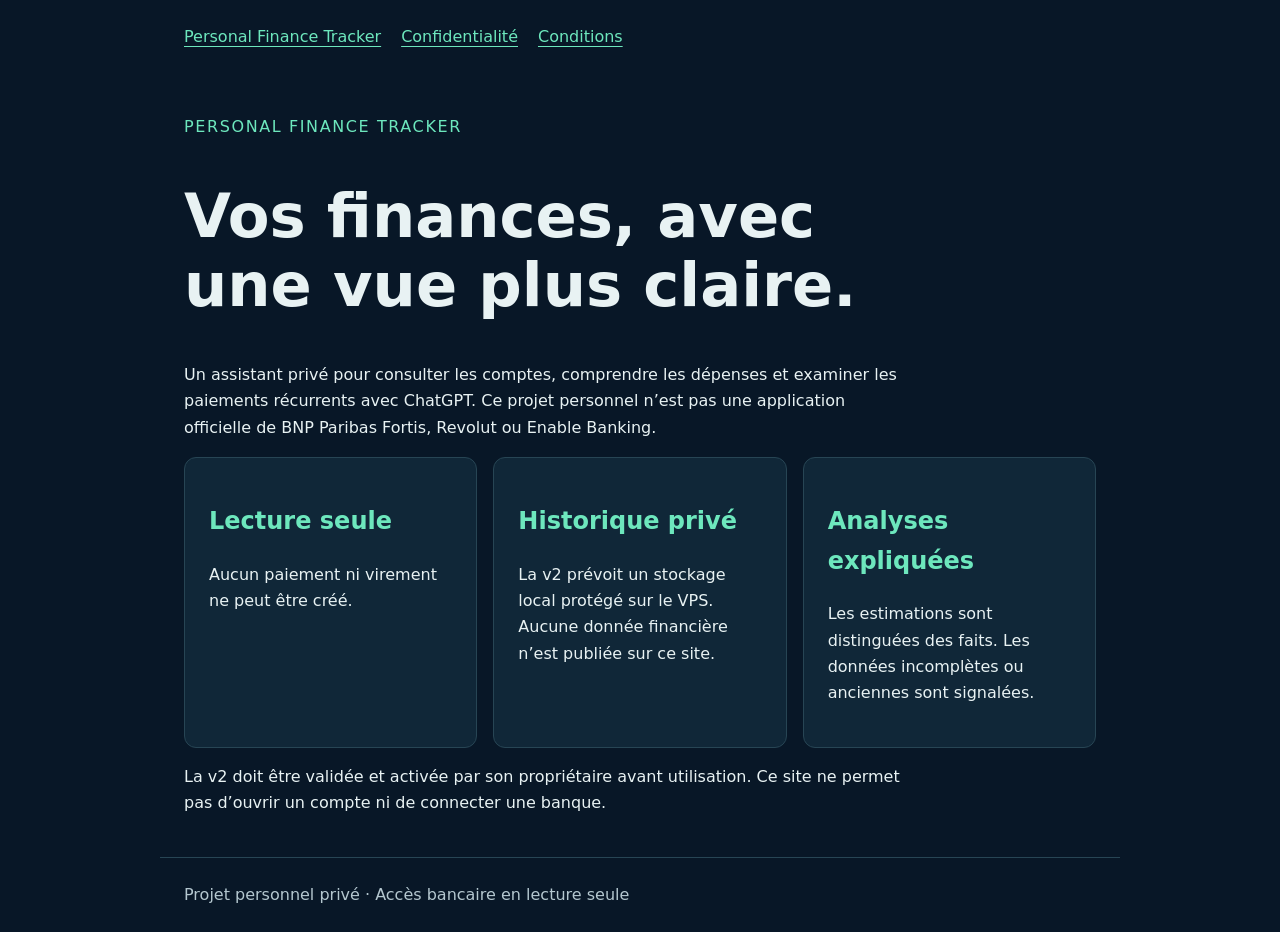
==== public/index.html @ 7a298c2d "Add Personal Finance Tracker v2 source, tests and documentation" ====
<!doctype html><html lang="fr"><head><meta charset="utf-8"><meta name="viewport" content="width=device-width,initial-scale=1"><meta name="referrer" content="no-referrer"><meta http-equiv="Content-Security-Policy" content="default-src 'none'; style-src 'self'; script-src 'self'; base-uri 'none'; form-action 'none'; connect-src 'none'; img-src 'self'"><link rel="stylesheet" href="style.css"><title>Vos finances, avec une vue plus claire.</title></head><body><header><nav aria-label="Navigation"><a href="index.html">Personal Finance Tracker</a><a href="privacy.html">Confidentialité</a><a href="terms.html">Conditions</a></nav></header><main><p class="tag">Personal Finance Tracker</p><h1>Vos finances, avec une vue plus claire.</h1><p>Un assistant privé pour consulter les comptes, comprendre les dépenses et examiner les paiements récurrents avec ChatGPT. Ce projet personnel n’est pas une application officielle de BNP Paribas Fortis, Revolut ou Enable Banking.</p><div class="cards"><article class="card"><h2>Lecture seule</h2><p>Aucun paiement ni virement ne peut être créé.</p></article><article class="card"><h2>Historique privé</h2><p>La v2 prévoit un stockage local protégé sur le VPS. Aucune donnée financière n’est publiée sur ce site.</p></article><article class="card"><h2>Analyses expliquées</h2><p>Les estimations sont distinguées des faits. Les données incomplètes ou anciennes sont signalées.</p></article></div><p>La v2 doit être validée et activée par son propriétaire avant utilisation. Ce site ne permet pas d’ouvrir un compte ni de connecter une banque.</p></main><footer>Projet personnel privé · Accès bancaire en lecture seule</footer></body></html>
---- public/style.css ----
:root{color-scheme:dark;font-family:system-ui,sans-serif;background:#081727;color:#e8f2f3;line-height:1.65}*{box-sizing:border-box}body{margin:0}header,main,footer{max-width:960px;margin:auto;padding:1.5rem}nav{display:flex;gap:1.25rem;flex-wrap:wrap}a{color:#6de7bd;text-underline-offset:.25rem}a:focus-visible,button:focus-visible,textarea:focus-visible{outline:3px solid #6de7bd;outline-offset:4px}h1{font-size:clamp(2rem,6vw,3.8rem);line-height:1.15;max-width:750px}h2{color:#6de7bd}p{max-width:72ch}.tag{color:#6de7bd;text-transform:uppercase;letter-spacing:.1em}.cards{display:grid;grid-template-columns:repeat(auto-fit,minmax(220px,1fr));gap:1rem}.card{background:#102738;border:1px solid #274554;padding:1.5rem;border-radius:12px}button{background:#6de7bd;color:#081727;border:0;border-radius:6px;padding:.8rem 1rem;font:inherit;cursor:pointer}textarea{width:100%;min-height:120px;background:#102738;color:#e8f2f3;border:1px solid #6de7bd;padding:1rem}footer{border-top:1px solid #274554;color:#b4c7cf}
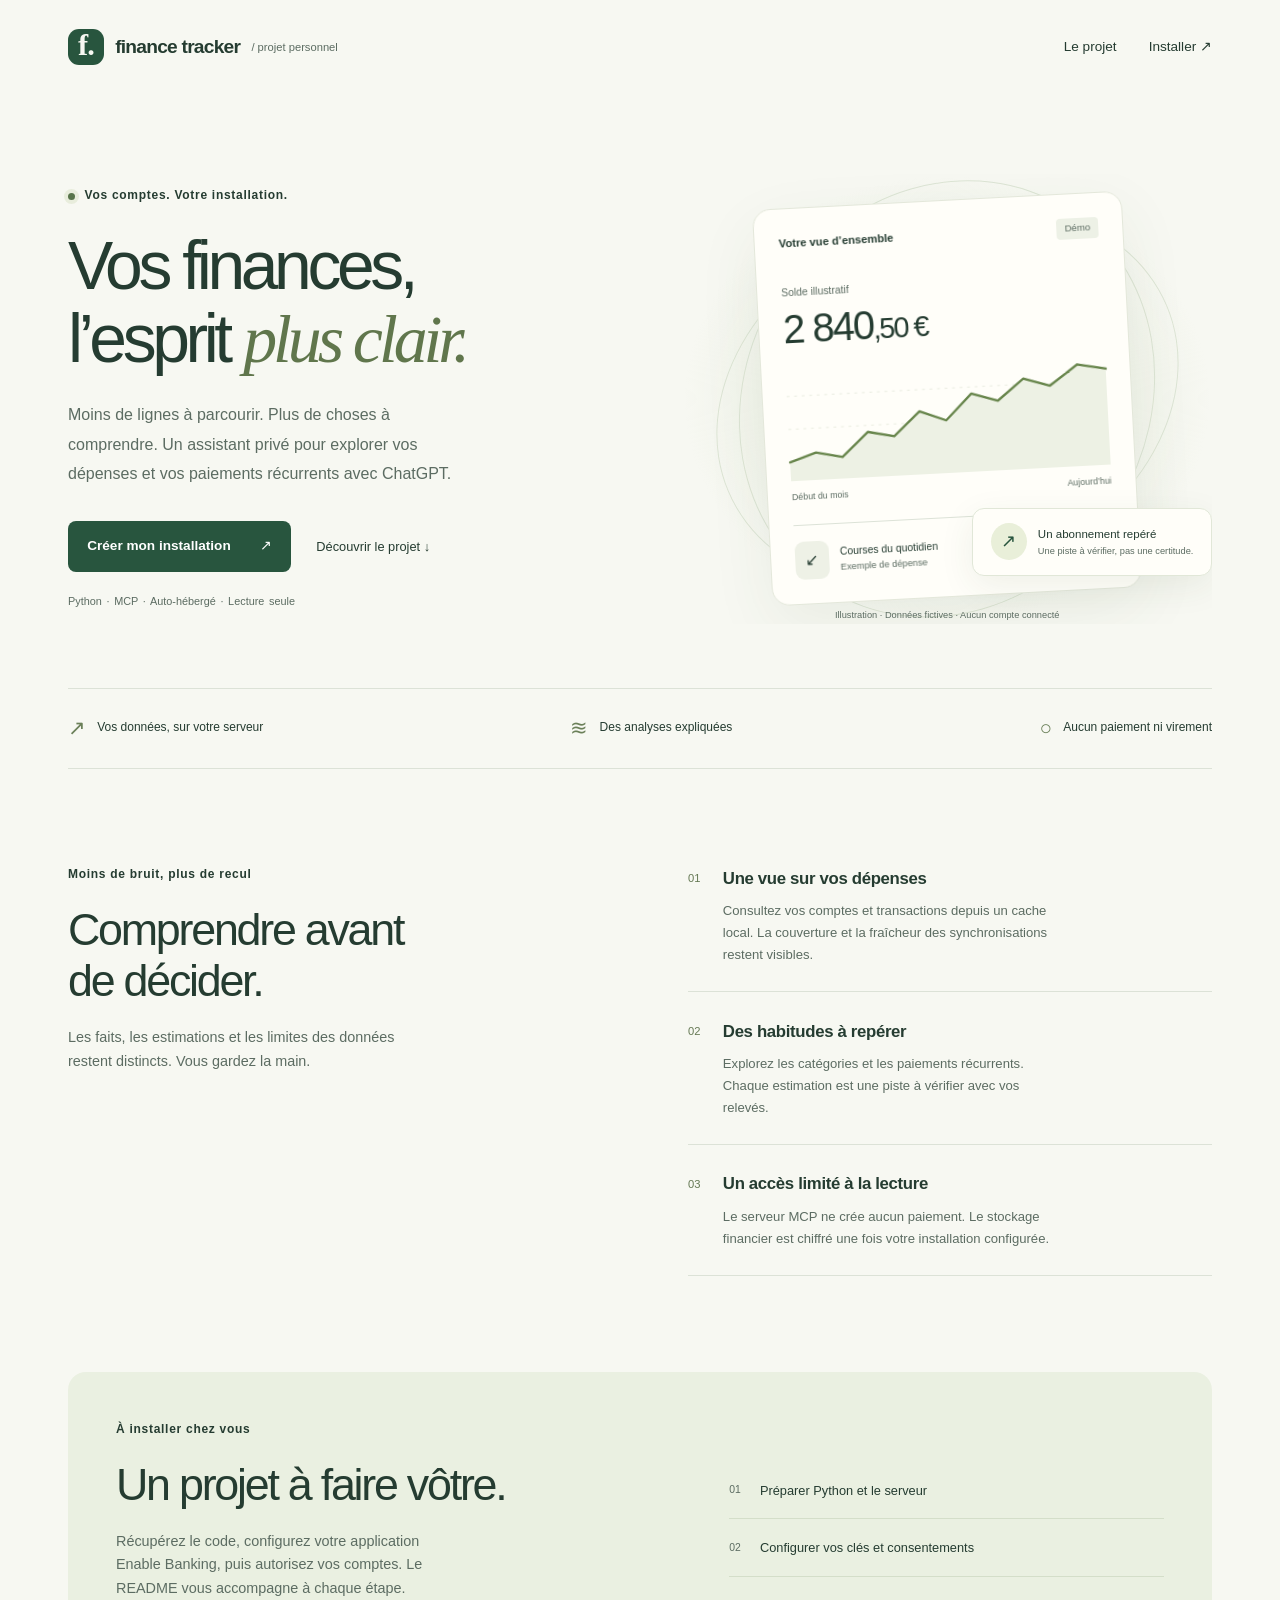
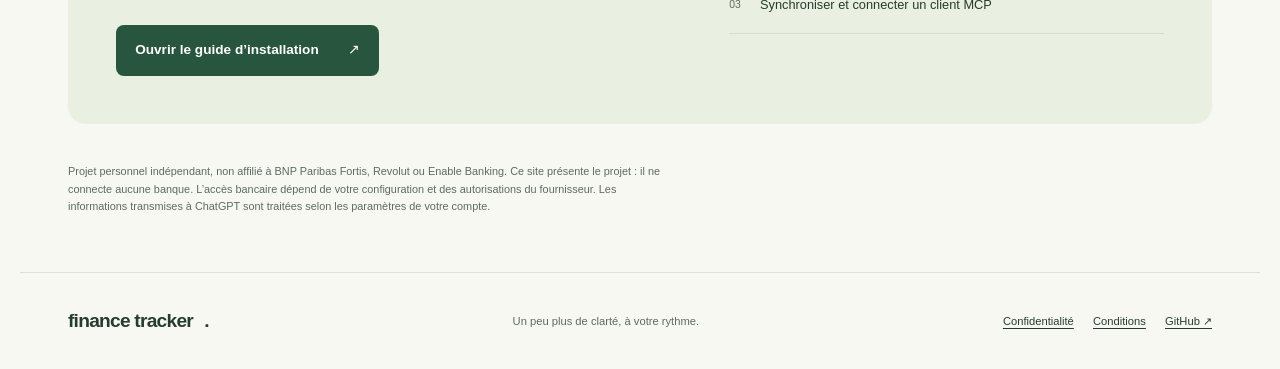
==== commit 214f9411: "Redesign public pages and document independent setup" ====
--- a/public/index.html
+++ b/public/index.html
@@ -1 +1,41 @@
-<!doctype html><html lang="fr"><head><meta charset="utf-8"><meta name="viewport" content="width=device-width,initial-scale=1"><meta name="referrer" content="no-referrer"><meta http-equiv="Content-Security-Policy" content="default-src 'none'; style-src 'self'; script-src 'self'; base-uri 'none'; form-action 'none'; connect-src 'none'; img-src 'self'"><link rel="stylesheet" href="style.css"><title>Vos finances, avec une vue plus claire.</title></head><body><header><nav aria-label="Navigation"><a href="index.html">Personal Finance Tracker</a><a href="privacy.html">Confidentialité</a><a href="terms.html">Conditions</a></nav></header><main><p class="tag">Personal Finance Tracker</p><h1>Vos finances, avec une vue plus claire.</h1><p>Un assistant privé pour consulter les comptes, comprendre les dépenses et examiner les paiements récurrents avec ChatGPT. Ce projet personnel n’est pas une application officielle de BNP Paribas Fortis, Revolut ou Enable Banking.</p><div class="cards"><article class="card"><h2>Lecture seule</h2><p>Aucun paiement ni virement ne peut être créé.</p></article><article class="card"><h2>Historique privé</h2><p>La v2 prévoit un stockage local protégé sur le VPS. Aucune donnée financière n’est publiée sur ce site.</p></article><article class="card"><h2>Analyses expliquées</h2><p>Les estimations sont distinguées des faits. Les données incomplètes ou anciennes sont signalées.</p></article></div><p>La v2 doit être validée et activée par son propriétaire avant utilisation. Ce site ne permet pas d’ouvrir un compte ni de connecter une banque.</p></main><footer>Projet personnel privé · Accès bancaire en lecture seule</footer></body></html>+<!doctype html>
+<html lang="fr">
+<head>
+  <meta charset="utf-8">
+  <meta name="viewport" content="width=device-width,initial-scale=1">
+  <meta name="referrer" content="no-referrer">
+  <meta http-equiv="Content-Security-Policy" content="default-src 'none'; style-src 'self'; script-src 'self'; base-uri 'none'; form-action 'none'; connect-src 'none'; img-src 'self'">
+  <meta name="description" content="Un assistant personnel en lecture seule pour comprendre ses dépenses. Projet Python MCP auto-hébergé, avec stockage local chiffré après configuration.">
+  <link rel="stylesheet" href="style.css">
+  <link rel="icon" href="favicon.svg" type="image/svg+xml">
+  <title>Finance Tracker — Vos finances, l’esprit plus clair</title>
+</head>
+<body><a class="skip" href="#main">Aller au contenu</a>
+<header><nav aria-label="Navigation principale">
+  <a class="brand" href="index.html"><span class="brand-mark" aria-hidden="true">f.</span>finance tracker<span class="project-label"> / projet personnel</span></a>
+  <div class="nav-links"><a href="index.html#fonctionnement">Le projet</a><a href="https://github.com/edouaz/finance-bot#installation">Installer <span aria-hidden="true">↗</span></a></div>
+</nav></header><main id="main">
+  <section class="hero" aria-labelledby="hero-title">
+    <div class="hero-copy"><p class="eyebrow"><span class="status-dot" aria-hidden="true"></span> Vos comptes. Votre installation.</p>
+      <h1 id="hero-title">Vos finances,<br>l’esprit <em>plus clair.</em></h1>
+      <p class="intro">Moins de lignes à parcourir. Plus de choses à comprendre. Un assistant privé pour explorer vos dépenses et vos paiements récurrents avec ChatGPT.</p>
+      <div class="actions"><a class="button" href="https://github.com/edouaz/finance-bot#installation">Créer mon installation <span aria-hidden="true">↗</span></a><a class="text-link" href="#fonctionnement">Découvrir le projet <span aria-hidden="true">↓</span></a></div>
+      <p class="hero-note">Python · MCP · Auto-hébergé · Lecture seule</p>
+    </div>
+    <figure class="visual" aria-label="Illustration d’une synthèse financière avec des données fictives">
+      <div class="visual-grid" aria-hidden="true"></div><span class="orbit orbit-one" aria-hidden="true"></span><span class="orbit orbit-two" aria-hidden="true"></span>
+      <div class="summary"><div class="summary-top"><span>Votre vue d’ensemble</span><span class="demo">Démo</span></div><p class="balance-label">Solde illustratif</p><p class="balance">2 840<span>,50 €</span></p>
+        <svg class="chart" viewBox="0 0 340 120" role="img" aria-label="Courbe décorative de solde fictif"><path class="chart-guide" d="M0 30H340 M0 65H340 M0 100H340"/><path class="chart-fill" d="M0 100L28 91L56 97L84 72L112 78L140 53L168 64L196 37L224 46L252 24L280 33L310 12L340 18V120H0Z"/><path class="chart-line" d="M0 100L28 91L56 97L84 72L112 78L140 53L168 64L196 37L224 46L252 24L280 33L310 12L340 18"/></svg>
+        <div class="chart-caption"><span>Début du mois</span><span>Aujourd’hui</span></div><div class="transaction"><span class="transaction-icon" aria-hidden="true">↙</span><span>Courses du quotidien<small>Exemple de dépense</small></span><strong>− 48,60 €</strong></div>
+      </div><div class="floating-note"><span class="note-icon" aria-hidden="true">↗</span><span>Un abonnement repéré<small>Une piste à vérifier, pas une certitude.</small></span></div>
+      <figcaption>Illustration · Données fictives · Aucun compte connecté</figcaption>
+    </figure>
+  </section>
+  <section class="principles" aria-label="Principes du projet"><p><span aria-hidden="true">↗</span> Vos données, sur votre serveur</p><p><span aria-hidden="true">≋</span> Des analyses expliquées</p><p><span aria-hidden="true">○</span> Aucun paiement ni virement</p></section>
+  <section id="fonctionnement" class="features" aria-labelledby="features-title"><div class="section-heading"><p class="eyebrow">Moins de bruit, plus de recul</p><h2 id="features-title">Comprendre avant<br>de décider.</h2><p>Les faits, les estimations et les limites des données restent distincts. Vous gardez la main.</p></div>
+    <div class="feature-list"><article><span class="number">01</span><div><h3>Une vue sur vos dépenses</h3><p>Consultez vos comptes et transactions depuis un cache local. La couverture et la fraîcheur des synchronisations restent visibles.</p></div></article><article><span class="number">02</span><div><h3>Des habitudes à repérer</h3><p>Explorez les catégories et les paiements récurrents. Chaque estimation est une piste à vérifier avec vos relevés.</p></div></article><article><span class="number">03</span><div><h3>Un accès limité à la lecture</h3><p>Le serveur MCP ne crée aucun paiement. Le stockage financier est chiffré une fois votre installation configurée.</p></div></article></div>
+  </section>
+  <section class="setup" aria-labelledby="setup-title"><div><p class="eyebrow">À installer chez vous</p><h2 id="setup-title">Un projet à faire vôtre.</h2><p>Récupérez le code, configurez votre application Enable Banking, puis autorisez vos comptes. Le README vous accompagne à chaque étape.</p><a class="button" href="https://github.com/edouaz/finance-bot#installation">Ouvrir le guide d’installation <span aria-hidden="true">↗</span></a></div><ol class="setup-steps"><li><span>01</span> Préparer Python et le serveur</li><li><span>02</span> Configurer vos clés et consentements</li><li><span>03</span> Synchroniser et connecter un client MCP</li></ol></section>
+  <aside class="disclaimer"><p>Projet personnel indépendant, non affilié à BNP Paribas Fortis, Revolut ou Enable Banking. Ce site présente le projet : il ne connecte aucune banque. L’accès bancaire dépend de votre configuration et des autorisations du fournisseur. Les informations transmises à ChatGPT sont traitées selon les paramètres de votre compte.</p></aside>
+</main><footer><a class="brand" href="index.html">finance tracker<span aria-hidden="true">.</span></a><p>Un peu plus de clarté, à votre rythme.</p><div><a href="privacy.html">Confidentialité</a><a href="terms.html">Conditions</a><a href="https://github.com/edouaz/finance-bot">GitHub ↗</a></div></footer></body>
+</html>
--- a/public/style.css
+++ b/public/style.css
@@ -1 +1,651 @@
-:root{color-scheme:dark;font-family:system-ui,sans-serif;background:#081727;color:#e8f2f3;line-height:1.65}*{box-sizing:border-box}body{margin:0}header,main,footer{max-width:960px;margin:auto;padding:1.5rem}nav{display:flex;gap:1.25rem;flex-wrap:wrap}a{color:#6de7bd;text-underline-offset:.25rem}a:focus-visible,button:focus-visible,textarea:focus-visible{outline:3px solid #6de7bd;outline-offset:4px}h1{font-size:clamp(2rem,6vw,3.8rem);line-height:1.15;max-width:750px}h2{color:#6de7bd}p{max-width:72ch}.tag{color:#6de7bd;text-transform:uppercase;letter-spacing:.1em}.cards{display:grid;grid-template-columns:repeat(auto-fit,minmax(220px,1fr));gap:1rem}.card{background:#102738;border:1px solid #274554;padding:1.5rem;border-radius:12px}button{background:#6de7bd;color:#081727;border:0;border-radius:6px;padding:.8rem 1rem;font:inherit;cursor:pointer}textarea{width:100%;min-height:120px;background:#102738;color:#e8f2f3;border:1px solid #6de7bd;padding:1rem}footer{border-top:1px solid #274554;color:#b4c7cf}
+:root {
+  color-scheme:light;
+  --paper:#f7f8f2;
+  --ink:#253c31;
+  --muted:#5c6c62;
+  --green:#28553e;
+  --line:#dce2d7;
+  font-family:"Avenir Next",Avenir,"Segoe UI",sans-serif;
+  background:var(--paper);
+  color:var(--ink);
+  line-height:1.65;
+  font-synthesis:none
+}
+* {
+  box-sizing:border-box
+}
+html {
+  scroll-behavior:smooth;
+  scroll-padding-top:2rem
+}
+body {
+  margin:0
+}
+a {
+  color:inherit;
+  text-decoration-thickness:1px;
+  text-underline-offset:.3em
+}
+a,button {
+  touch-action:manipulation
+}
+a:focus-visible,button:focus-visible,textarea:focus-visible {
+  outline:3px solid var(--green);
+  outline-offset:5px
+}
+header,main,footer {
+  max-width:1240px;
+  margin:auto;
+  padding-inline:3rem
+}
+header {
+  padding-block:1.8rem
+}
+nav,.brand,.nav-links,.actions {
+  display:flex;
+  align-items:center
+}
+nav {
+  justify-content:space-between;
+  gap:1.5rem
+}
+.brand {
+  gap:.7rem;
+  font-weight:650;
+  letter-spacing:-.04em;
+  text-decoration:none;
+  font-size:1.2rem
+}
+.brand-mark {
+  display:grid;
+  place-items:center;
+  background:var(--green);
+  color:var(--paper);
+  width:36px;
+  height:36px;
+  border-radius:11px;
+  font-family:Georgia,serif;
+  font-size:1.9rem;
+  line-height:1;
+  padding-bottom:.25rem
+}
+.project-label {
+  font-size:.7rem;
+  color:var(--muted);
+  letter-spacing:0;
+  font-weight:400
+}
+.nav-links {
+  gap:2rem;
+  font-size:.85rem
+}
+.nav-links a {
+  text-decoration:none
+}
+.nav-links a:hover,.text-link:hover {
+  color:var(--green);
+  text-decoration:underline
+}
+.skip {
+  position:absolute;
+  top:-100px;
+  left:1rem;
+  padding:.7rem;
+  background:var(--paper);
+  z-index:5
+}
+.skip:focus {
+  top:1rem
+}
+.hero {
+  display:grid;
+  grid-template-columns:1.1fr 1fr;
+  gap:2rem;
+  align-items:center;
+  padding-block:5rem 4rem
+}
+.eyebrow {
+  font-size:.75rem;
+  font-weight:600;
+  letter-spacing:.06em;
+  display:flex;
+  gap:.6rem;
+  align-items:center
+}
+.status-dot {
+  width:7px;
+  height:7px;
+  border-radius:50%;
+  background:#58744b;
+  box-shadow:0 0 0 4px #e8eddc
+}
+h1,h2,h3,p,figure {
+  margin:0
+}
+h1 {
+  font-size:clamp(3rem,5.3vw,4.8rem);
+  line-height:1.07;
+  font-weight:500;
+  letter-spacing:-.065em;
+  margin-block:1.5rem
+}
+h1 em {
+  font-family:Georgia,"Times New Roman",serif;
+  font-weight:400;
+  color:#60764c;
+  letter-spacing:-.06em
+}
+.intro {
+  font-size:1rem;
+  max-width:44ch;
+  color:var(--muted);
+  line-height:1.85
+}
+.actions {
+  gap:1.6rem;
+  flex-wrap:wrap;
+  margin-top:2rem
+}
+.button {
+  display:inline-flex;
+  align-items:center;
+  justify-content:center;
+  gap:1.8rem;
+  padding:.9rem 1.2rem;
+  background:var(--green);
+  color:#fff;
+  border-radius:8px;
+  text-decoration:none;
+  font-size:.85rem;
+  font-weight:600;
+  transition:transform .2s,background .2s
+}
+.button:hover,button:hover {
+  background:#376b50;
+  transform:translateY(-2px)
+}
+.button:active,button:active {
+  transform:translateY(1px)
+}
+.text-link {
+  font-size:.8rem;
+  text-decoration:none
+}
+.hero-note {
+  font-size:.68rem;
+  color:var(--muted);
+  margin-top:1.3rem;
+  word-spacing:.15em
+}
+.visual {
+  position:relative;
+  min-height:450px;
+  display:flex;
+  align-items:center;
+  justify-content:center;
+  isolation:isolate;
+  overflow:clip
+}
+.visual-grid {
+  position:absolute;
+  inset:0;
+  border-radius:50%;
+  background:radial-gradient(ellipse,#e3ead9,transparent 70%);
+  z-index:-2
+}
+.orbit {
+  position:absolute;
+  border:1px solid #dce4d4;
+  border-radius:50%;
+  z-index:-1;
+  width:90%;
+  height:82%;
+  transform:rotate(-23deg)
+}
+.orbit-two {
+  width:76%;
+  height:100%;
+  transform:rotate(32deg)
+}
+.summary {
+  background:#fffef9;
+  border:1px solid #e3e7da;
+  box-shadow:0 22px 65px #36502a12;
+  border-radius:18px;
+  width:85%;
+  max-width:370px;
+  padding:1.5rem;
+  transform:rotate(-3deg);
+  animation:arrive .8s .1s both
+}
+.summary-top {
+  display:flex;
+  align-items:center;
+  justify-content:space-between;
+  gap:1rem;
+  font-size:.7rem;
+  font-weight:600
+}
+.demo {
+  font-weight:400;
+  font-size:.6rem;
+  background:#edf1e6;
+  padding:.15rem .5rem;
+  border-radius:4px;
+  color:var(--muted)
+}
+.balance-label {
+  font-size:.65rem;
+  color:var(--muted);
+  margin-top:1.9rem
+}
+.balance {
+  font-variant-numeric:tabular-nums;
+  font-size:2.5rem;
+  line-height:1.4;
+  letter-spacing:-.05em
+}
+.balance span {
+  font-size:1.8rem
+}
+.chart {
+  width:100%;
+  height:auto;
+  margin-top:.7rem;
+  overflow:visible
+}
+.chart-guide {
+  stroke:#e9ecdf;
+  stroke-width:1;
+  fill:none;
+  stroke-dasharray:3 5
+}
+.chart-fill {
+  fill:#edf1e4
+}
+.chart-line {
+  stroke:#67854b;
+  stroke-width:2.5;
+  stroke-linecap:round;
+  stroke-linejoin:round;
+  fill:none;
+  stroke-dasharray:420;
+  stroke-dashoffset:0;
+  animation:draw 1.6s ease-out both
+}
+.chart-caption {
+  display:flex;
+  justify-content:space-between;
+  font-size:.55rem;
+  color:var(--muted)
+}
+.transaction {
+  border-top:1px solid var(--line);
+  margin-top:1.3rem;
+  padding-top:1rem;
+  display:flex;
+  align-items:center;
+  gap:.7rem;
+  font-size:.65rem
+}
+.transaction-icon {
+  background:#eef1e6;
+  padding:.35rem .65rem;
+  border-radius:9px;
+  font-size:1rem
+}
+.transaction small,.floating-note small {
+  display:block;
+  color:var(--muted);
+  font-size:.58rem
+}
+.transaction strong {
+  margin-left:auto;
+  white-space:nowrap;
+  font-variant-numeric:tabular-nums
+}
+.floating-note {
+  position:absolute;
+  bottom:48px;
+  right:0;
+  display:flex;
+  align-items:center;
+  gap:.7rem;
+  background:#fffef9;
+  box-shadow:0 10px 35px #36502a14;
+  border:1px solid #e1e7d8;
+  border-radius:12px;
+  padding:.9rem 1.1rem;
+  font-size:.72rem;
+  animation:arrive 1s .35s both
+}
+.note-icon {
+  background:#e9efd9;
+  color:var(--green);
+  border-radius:50%;
+  padding:.25rem .65rem;
+  font-size:1.1rem
+}
+.visual figcaption {
+  position:absolute;
+  bottom:0;
+  font-size:.58rem;
+  color:var(--muted);
+  text-align:center
+}
+.principles {
+  border-block:1px solid var(--line);
+  display:flex;
+  justify-content:space-between;
+  gap:1.5rem;
+  padding-block:1.4rem;
+  font-size:.75rem
+}
+.principles p {
+  display:flex;
+  align-items:center;
+  gap:.7rem
+}
+.principles span {
+  font-size:1.3rem;
+  color:#6b8059
+}
+.features {
+  display:grid;
+  grid-template-columns:1fr 1fr;
+  gap:6rem;
+  padding-block:6rem
+}
+.section-heading h2,.setup h2 {
+  font-size:clamp(2rem,3.5vw,3rem);
+  font-weight:500;
+  letter-spacing:-.05em;
+  line-height:1.15;
+  margin-block:1.2rem
+}
+.section-heading>p:last-child,.setup p:not(.eyebrow) {
+  color:var(--muted);
+  max-width:42ch;
+  font-size:.9rem
+}
+.feature-list article {
+  display:flex;
+  gap:1.4rem;
+  padding-block:1.6rem;
+  border-bottom:1px solid var(--line)
+}
+.feature-list article:first-child {
+  padding-top:0
+}
+.number {
+  font-size:.7rem;
+  color:#657954;
+  padding-top:.3rem;
+  font-variant-numeric:tabular-nums
+}
+h3 {
+  font-size:1.05rem;
+  font-weight:600;
+  letter-spacing:-.02em
+}
+.feature-list p {
+  color:var(--muted);
+  font-size:.82rem;
+  margin-top:.5rem;
+  max-width:46ch
+}
+.setup {
+  background:#eaf0e1;
+  border-radius:18px;
+  padding:3rem;
+  display:grid;
+  grid-template-columns:1.3fr 1fr;
+  gap:3rem;
+  align-items:center
+}
+.setup .button {
+  margin-top:1.5rem
+}
+.setup-steps {
+  list-style:none;
+  margin:0;
+  padding:0
+}
+.setup-steps li {
+  padding:1.1rem 0;
+  border-bottom:1px solid #d4dec9;
+  font-size:.8rem;
+  display:flex;
+  gap:1.2rem
+}
+.setup-steps span {
+  color:var(--muted);
+  font-size:.65rem;
+  padding-top:.1rem
+}
+.disclaimer {
+  padding-block:2.4rem 3.5rem
+}
+.disclaimer p {
+  max-width:100ch;
+  color:var(--muted);
+  font-size:.68rem
+}
+footer {
+  border-top:1px solid var(--line);
+  padding-block:2rem;
+  display:flex;
+  justify-content:space-between;
+  align-items:center;
+  gap:1rem
+}
+footer p {
+  font-size:.7rem;
+  color:var(--muted)
+}
+footer>div {
+  display:flex;
+  gap:1.2rem;
+  font-size:.7rem
+}
+.document {
+  max-width:850px;
+  padding-block:3rem 5rem
+}
+.document h1 {
+  font-size:clamp(2.5rem,6vw,4rem);
+  overflow-wrap:anywhere
+}
+.document h2 {
+  font-size:1.25rem;
+  margin-block:2rem .6rem;
+  letter-spacing:-.025em;
+  font-weight:600
+}
+.document p {
+  margin-bottom:1.2rem;
+  color:var(--muted);
+  max-width:65ch
+}
+.document .back-link {
+  font-size:.8rem
+}
+.document label {
+  display:block;
+  margin-block:1rem .5rem;
+  font-size:.85rem
+}
+textarea {
+  width:100%;
+  min-height:140px;
+  background:#fffef9;
+  color:var(--ink);
+  border:1px solid #a6b59a;
+  border-radius:8px;
+  padding:1rem;
+  font:inherit;
+  font-size:.85rem;
+  resize:vertical
+}
+button {
+  background:var(--green);
+  color:white;
+  border:0;
+  border-radius:8px;
+  padding:.8rem 1rem;
+  font:inherit;
+  font-size:.85rem;
+  cursor:pointer;
+  transition:transform .2s,background .2s
+}
+.hero-copy {
+  animation:arrive .7s both
+}
+#fonctionnement {
+  scroll-margin-top:2rem
+}
+@keyframes arrive {
+  from {
+  opacity:0;
+  translate:0 15px
+}
+to {
+  opacity:1;
+  translate:0 0
+}
+
+}
+@keyframes draw {
+  from {
+  stroke-dashoffset:420
+}
+to {
+  stroke-dashoffset:0
+}
+
+}
+@media(min-width:1400px) {
+  .hero {
+  padding-block:6rem 5rem
+}
+
+}
+@media(max-width:900px) {
+  header,main,footer {
+  padding-inline:1.5rem
+}
+.project-label {
+  display:none
+}
+.hero {
+  gap:1rem;
+  padding-top:3rem
+}
+.actions {
+  gap:1rem
+}
+.visual {
+  min-height:410px
+}
+.features {
+  gap:3rem
+}
+.floating-note {
+  right:-.5rem
+}
+.setup {
+  padding:2rem;
+  gap:2rem
+}
+footer {
+  flex-wrap:wrap
+}
+
+}
+@media(max-width:650px) {
+  header {
+  padding-block:1.2rem
+}
+.brand {
+  font-size:1rem
+}
+.brand-mark {
+  width:30px;
+  height:30px;
+  font-size:1.6rem
+}
+.nav-links {
+  gap:1rem;
+  font-size:.72rem
+}
+.nav-links a:first-child {
+  display:none
+}
+.hero {
+  grid-template-columns:1fr;
+  padding-block:2.5rem 2rem;
+  gap:1rem
+}
+h1 {
+  font-size:clamp(2.8rem,12vw,4rem)
+}
+.intro {
+  max-width:42ch
+}
+.visual {
+  min-height:430px;
+  max-width:440px;
+  width:100%;
+  margin:auto
+}
+.summary {
+  width:84%
+}
+.floating-note {
+  right:0;
+  bottom:40px
+}
+.principles {
+  flex-direction:column;
+  gap:.6rem;
+  padding-block:1.2rem
+}
+.features {
+  grid-template-columns:1fr;
+  gap:2rem;
+  padding-block:3.5rem
+}
+.setup {
+  grid-template-columns:1fr;
+  padding:1.6rem;
+  gap:1.2rem
+}
+.setup-steps li:last-child {
+  border-bottom:0
+}
+.disclaimer {
+  padding-block:2rem
+}
+footer {
+  align-items:flex-start;
+  flex-direction:column;
+  gap:1rem
+}
+.document {
+  padding-block:2rem 3rem
+}
+.document h1 {
+  font-size:2.7rem
+}
+
+}
+@media(prefers-reduced-motion:reduce) {
+  html {
+  scroll-behavior:auto
+}
+*,*::before,*::after {
+  animation:none!important;
+  transition:none!important
+}
+
+}
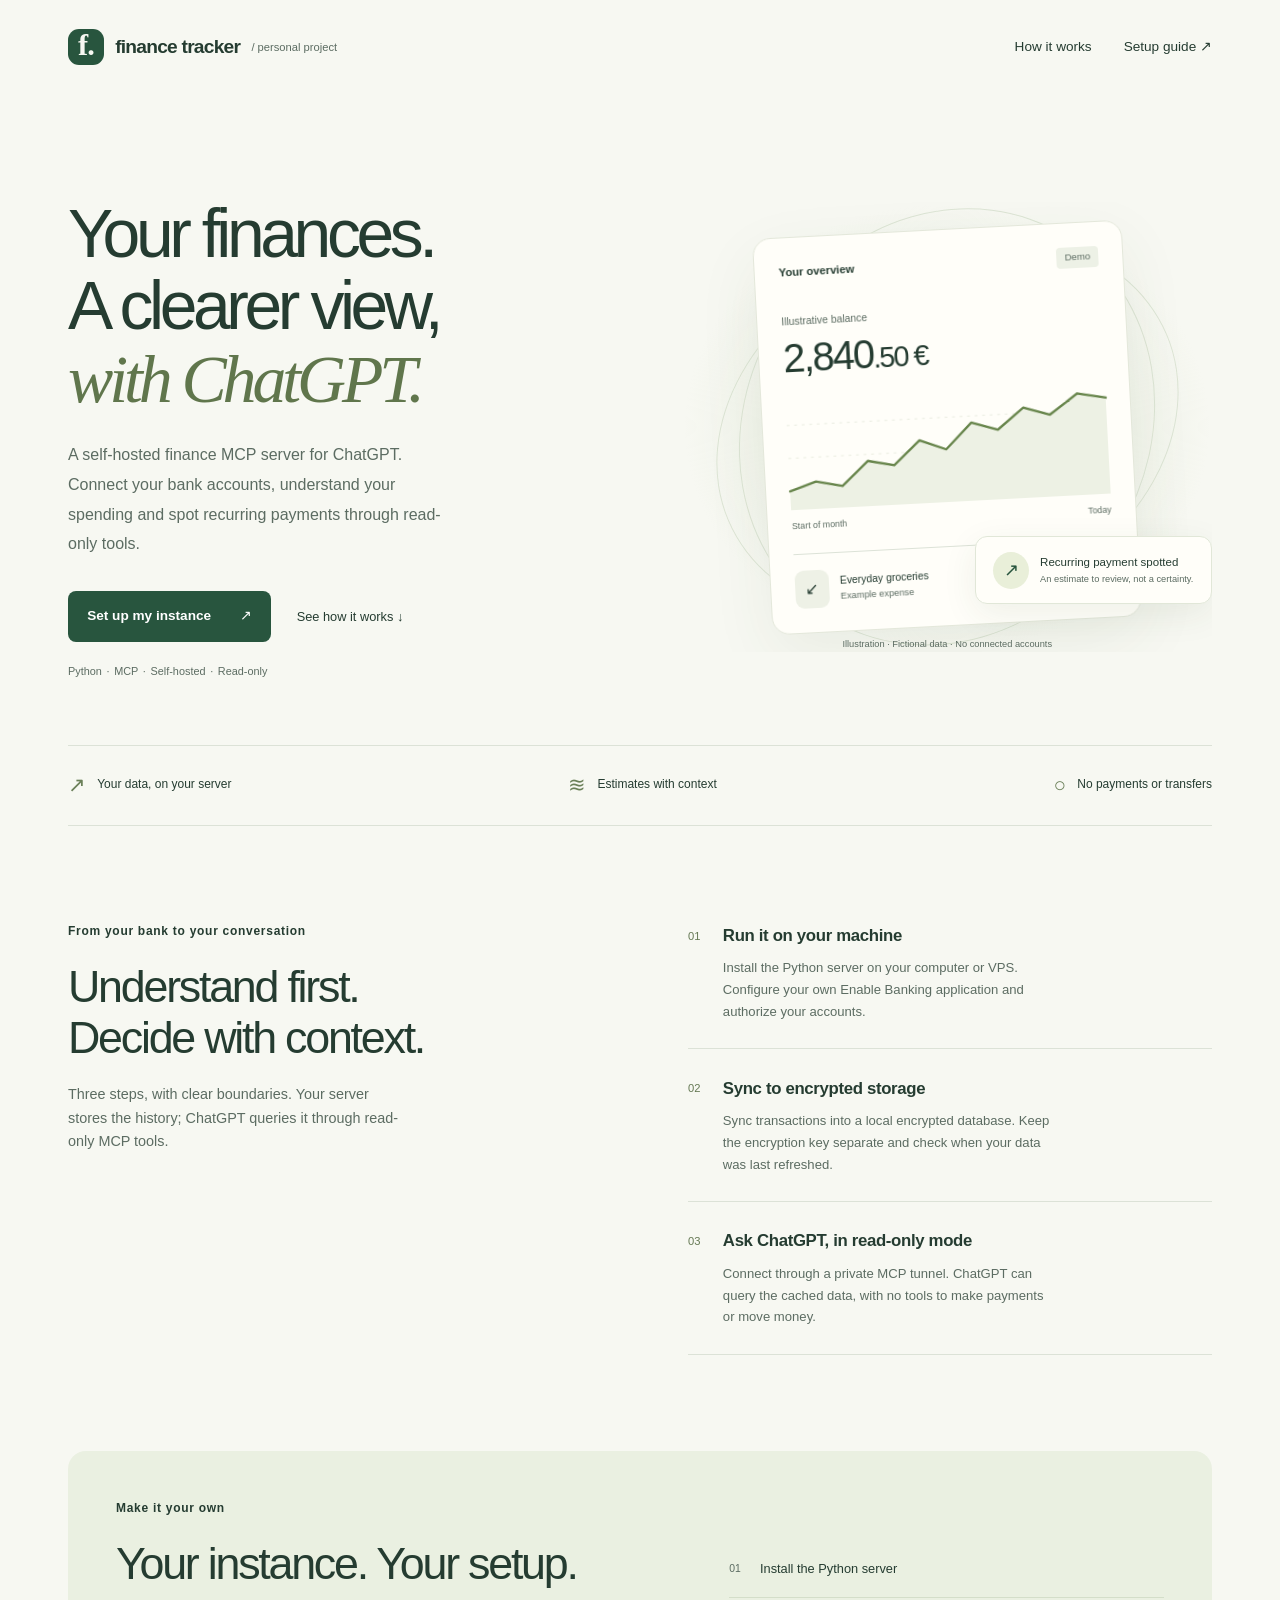
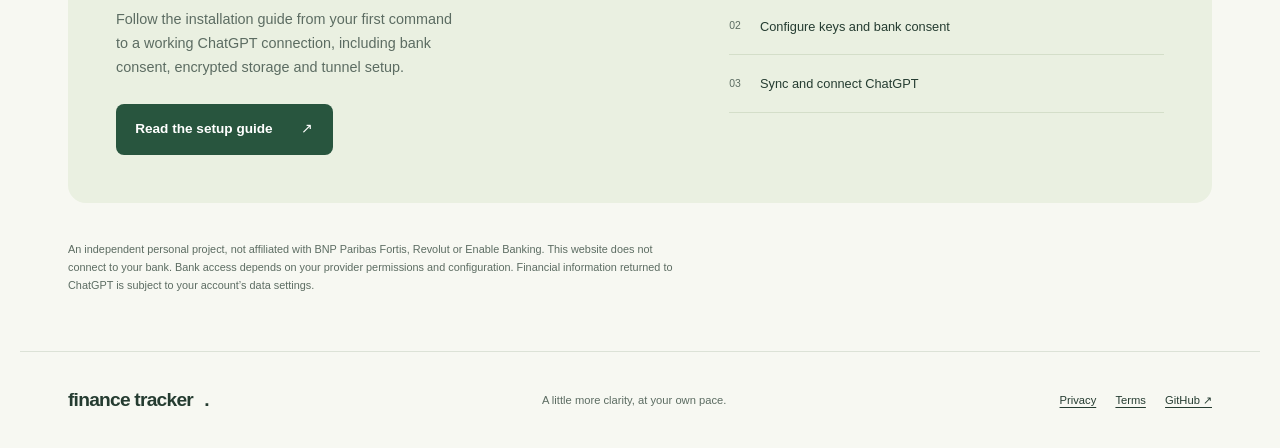
==== commit 9f0ff231: "Use English copy and add a complete web setup guide" ====
--- a/public/index.html
+++ b/public/index.html
@@ -1,41 +1,41 @@
 <!doctype html>
-<html lang="fr">
+<html lang="en">
 <head>
   <meta charset="utf-8">
   <meta name="viewport" content="width=device-width,initial-scale=1">
   <meta name="referrer" content="no-referrer">
   <meta http-equiv="Content-Security-Policy" content="default-src 'none'; style-src 'self'; script-src 'self'; base-uri 'none'; form-action 'none'; connect-src 'none'; img-src 'self'">
-  <meta name="description" content="Un assistant personnel en lecture seule pour comprendre ses dépenses. Projet Python MCP auto-hébergé, avec stockage local chiffré après configuration.">
+  <meta name="description" content="A self-hosted finance MCP server for ChatGPT. Explore bank accounts, spending and recurring payments with read-only tools and encrypted local storage.">
   <link rel="stylesheet" href="style.css">
   <link rel="icon" href="favicon.svg" type="image/svg+xml">
-  <title>Finance Tracker — Vos finances, l’esprit plus clair</title>
+  <title>Finance Tracker — A finance MCP server for ChatGPT</title>
 </head>
-<body><a class="skip" href="#main">Aller au contenu</a>
-<header><nav aria-label="Navigation principale">
-  <a class="brand" href="index.html"><span class="brand-mark" aria-hidden="true">f.</span>finance tracker<span class="project-label"> / projet personnel</span></a>
-  <div class="nav-links"><a href="index.html#fonctionnement">Le projet</a><a href="https://github.com/edouaz/finance-bot#installation">Installer <span aria-hidden="true">↗</span></a></div>
+<body><a class="skip" href="#main">Skip to content</a>
+<header><nav aria-label="Main navigation">
+  <a class="brand" href="index.html"><span class="brand-mark" aria-hidden="true">f.</span>finance tracker<span class="project-label"> / personal project</span></a>
+  <div class="nav-links"><a href="index.html#how-it-works">How it works</a><a href="installation.html">Setup guide <span aria-hidden="true">↗</span></a></div>
 </nav></header><main id="main">
   <section class="hero" aria-labelledby="hero-title">
-    <div class="hero-copy"><p class="eyebrow"><span class="status-dot" aria-hidden="true"></span> Vos comptes. Votre installation.</p>
-      <h1 id="hero-title">Vos finances,<br>l’esprit <em>plus clair.</em></h1>
-      <p class="intro">Moins de lignes à parcourir. Plus de choses à comprendre. Un assistant privé pour explorer vos dépenses et vos paiements récurrents avec ChatGPT.</p>
-      <div class="actions"><a class="button" href="https://github.com/edouaz/finance-bot#installation">Créer mon installation <span aria-hidden="true">↗</span></a><a class="text-link" href="#fonctionnement">Découvrir le projet <span aria-hidden="true">↓</span></a></div>
-      <p class="hero-note">Python · MCP · Auto-hébergé · Lecture seule</p>
+    <div class="hero-copy">
+      <h1 id="hero-title">Your finances.<br>A clearer view,<br><em>with ChatGPT.</em></h1>
+      <p class="intro">A self-hosted finance MCP server for ChatGPT. Connect your bank accounts, understand your spending and spot recurring payments through read-only tools.</p>
+      <div class="actions"><a class="button" href="installation.html">Set up my instance <span aria-hidden="true">↗</span></a><a class="text-link" href="#how-it-works">See how it works <span aria-hidden="true">↓</span></a></div>
+      <p class="hero-note">Python · MCP · Self-hosted · Read-only</p>
     </div>
-    <figure class="visual" aria-label="Illustration d’une synthèse financière avec des données fictives">
+    <figure class="visual" aria-label="Illustrated financial summary with fictional data">
       <div class="visual-grid" aria-hidden="true"></div><span class="orbit orbit-one" aria-hidden="true"></span><span class="orbit orbit-two" aria-hidden="true"></span>
-      <div class="summary"><div class="summary-top"><span>Votre vue d’ensemble</span><span class="demo">Démo</span></div><p class="balance-label">Solde illustratif</p><p class="balance">2 840<span>,50 €</span></p>
-        <svg class="chart" viewBox="0 0 340 120" role="img" aria-label="Courbe décorative de solde fictif"><path class="chart-guide" d="M0 30H340 M0 65H340 M0 100H340"/><path class="chart-fill" d="M0 100L28 91L56 97L84 72L112 78L140 53L168 64L196 37L224 46L252 24L280 33L310 12L340 18V120H0Z"/><path class="chart-line" d="M0 100L28 91L56 97L84 72L112 78L140 53L168 64L196 37L224 46L252 24L280 33L310 12L340 18"/></svg>
-        <div class="chart-caption"><span>Début du mois</span><span>Aujourd’hui</span></div><div class="transaction"><span class="transaction-icon" aria-hidden="true">↙</span><span>Courses du quotidien<small>Exemple de dépense</small></span><strong>− 48,60 €</strong></div>
-      </div><div class="floating-note"><span class="note-icon" aria-hidden="true">↗</span><span>Un abonnement repéré<small>Une piste à vérifier, pas une certitude.</small></span></div>
-      <figcaption>Illustration · Données fictives · Aucun compte connecté</figcaption>
+      <div class="summary"><div class="summary-top"><span>Your overview</span><span class="demo">Demo</span></div><p class="balance-label">Illustrative balance</p><p class="balance">2,840<span>.50 €</span></p>
+        <svg class="chart" viewBox="0 0 340 120" role="img" aria-label="Decorative chart of a fictional balance"><path class="chart-guide" d="M0 30H340 M0 65H340 M0 100H340"/><path class="chart-fill" d="M0 100L28 91L56 97L84 72L112 78L140 53L168 64L196 37L224 46L252 24L280 33L310 12L340 18V120H0Z"/><path class="chart-line" d="M0 100L28 91L56 97L84 72L112 78L140 53L168 64L196 37L224 46L252 24L280 33L310 12L340 18"/></svg>
+        <div class="chart-caption"><span>Start of month</span><span>Today</span></div><div class="transaction"><span class="transaction-icon" aria-hidden="true">↙</span><span>Everyday groceries<small>Example expense</small></span><strong>− 48.60 €</strong></div>
+      </div><div class="floating-note"><span class="note-icon" aria-hidden="true">↗</span><span>Recurring payment spotted<small>An estimate to review, not a certainty.</small></span></div>
+      <figcaption>Illustration · Fictional data · No connected accounts</figcaption>
     </figure>
   </section>
-  <section class="principles" aria-label="Principes du projet"><p><span aria-hidden="true">↗</span> Vos données, sur votre serveur</p><p><span aria-hidden="true">≋</span> Des analyses expliquées</p><p><span aria-hidden="true">○</span> Aucun paiement ni virement</p></section>
-  <section id="fonctionnement" class="features" aria-labelledby="features-title"><div class="section-heading"><p class="eyebrow">Moins de bruit, plus de recul</p><h2 id="features-title">Comprendre avant<br>de décider.</h2><p>Les faits, les estimations et les limites des données restent distincts. Vous gardez la main.</p></div>
-    <div class="feature-list"><article><span class="number">01</span><div><h3>Une vue sur vos dépenses</h3><p>Consultez vos comptes et transactions depuis un cache local. La couverture et la fraîcheur des synchronisations restent visibles.</p></div></article><article><span class="number">02</span><div><h3>Des habitudes à repérer</h3><p>Explorez les catégories et les paiements récurrents. Chaque estimation est une piste à vérifier avec vos relevés.</p></div></article><article><span class="number">03</span><div><h3>Un accès limité à la lecture</h3><p>Le serveur MCP ne crée aucun paiement. Le stockage financier est chiffré une fois votre installation configurée.</p></div></article></div>
+  <section class="principles" aria-label="Project principles"><p><span aria-hidden="true">↗</span> Your data, on your server</p><p><span aria-hidden="true">≋</span> Estimates with context</p><p><span aria-hidden="true">○</span> No payments or transfers</p></section>
+  <section id="how-it-works" class="features" aria-labelledby="features-title"><div class="section-heading"><p class="eyebrow">From your bank to your conversation</p><h2 id="features-title">Understand first.<br>Decide with context.</h2><p>Three steps, with clear boundaries. Your server stores the history; ChatGPT queries it through read-only MCP tools.</p></div>
+    <div class="feature-list"><article><span class="number">01</span><div><h3>Run it on your machine</h3><p>Install the Python server on your computer or VPS. Configure your own Enable Banking application and authorize your accounts.</p></div></article><article><span class="number">02</span><div><h3>Sync to encrypted storage</h3><p>Sync transactions into a local encrypted database. Keep the encryption key separate and check when your data was last refreshed.</p></div></article><article><span class="number">03</span><div><h3>Ask ChatGPT, in read-only mode</h3><p>Connect through a private MCP tunnel. ChatGPT can query the cached data, with no tools to make payments or move money.</p></div></article></div>
   </section>
-  <section class="setup" aria-labelledby="setup-title"><div><p class="eyebrow">À installer chez vous</p><h2 id="setup-title">Un projet à faire vôtre.</h2><p>Récupérez le code, configurez votre application Enable Banking, puis autorisez vos comptes. Le README vous accompagne à chaque étape.</p><a class="button" href="https://github.com/edouaz/finance-bot#installation">Ouvrir le guide d’installation <span aria-hidden="true">↗</span></a></div><ol class="setup-steps"><li><span>01</span> Préparer Python et le serveur</li><li><span>02</span> Configurer vos clés et consentements</li><li><span>03</span> Synchroniser et connecter un client MCP</li></ol></section>
-  <aside class="disclaimer"><p>Projet personnel indépendant, non affilié à BNP Paribas Fortis, Revolut ou Enable Banking. Ce site présente le projet : il ne connecte aucune banque. L’accès bancaire dépend de votre configuration et des autorisations du fournisseur. Les informations transmises à ChatGPT sont traitées selon les paramètres de votre compte.</p></aside>
-</main><footer><a class="brand" href="index.html">finance tracker<span aria-hidden="true">.</span></a><p>Un peu plus de clarté, à votre rythme.</p><div><a href="privacy.html">Confidentialité</a><a href="terms.html">Conditions</a><a href="https://github.com/edouaz/finance-bot">GitHub ↗</a></div></footer></body>
+  <section class="setup" aria-labelledby="setup-title"><div><p class="eyebrow">Make it your own</p><h2 id="setup-title">Your instance. Your setup.</h2><p>Follow the installation guide from your first command to a working ChatGPT connection, including bank consent, encrypted storage and tunnel setup.</p><a class="button" href="installation.html">Read the setup guide <span aria-hidden="true">↗</span></a></div><ol class="setup-steps"><li><span>01</span> Install the Python server</li><li><span>02</span> Configure keys and bank consent</li><li><span>03</span> Sync and connect ChatGPT</li></ol></section>
+  <aside class="disclaimer"><p>An independent personal project, not affiliated with BNP Paribas Fortis, Revolut or Enable Banking. This website does not connect to your bank. Bank access depends on your provider permissions and configuration. Financial information returned to ChatGPT is subject to your account’s data settings.</p></aside>
+</main><footer><a class="brand" href="index.html">finance tracker<span aria-hidden="true">.</span></a><p>A little more clarity, at your own pace.</p><div><a href="privacy.html">Privacy</a><a href="terms.html">Terms</a><a href="https://github.com/edouaz/finance-bot">GitHub ↗</a></div></footer></body>
 </html>
--- a/public/style.css
+++ b/public/style.css
@@ -112,13 +112,6 @@
   gap:.6rem;
   align-items:center
 }
-.status-dot {
-  width:7px;
-  height:7px;
-  border-radius:50%;
-  background:#58744b;
-  box-shadow:0 0 0 4px #e8eddc
-}
 h1,h2,h3,p,figure {
   margin:0
 }
@@ -501,7 +494,7 @@
 .hero-copy {
   animation:arrive .7s both
 }
-#fonctionnement {
+#how-it-works {
   scroll-margin-top:2rem
 }
 @keyframes arrive {
@@ -649,3 +642,38 @@
 }
 
 }
+
+/* Documentation stays readable alongside the landing page's shared navigation. */
+.guide { padding-block: 2rem 5rem; }
+.guide-heading { padding: 0 0 3rem; max-width: none; }
+.guide-heading .eyebrow { margin-top: 2.5rem; }
+.guide-heading h1 { font-size: clamp(2.8rem, 5vw, 4.5rem); }
+.guide-heading > p:last-child { max-width: 54ch; color: var(--muted); }
+.guide-layout { display: grid; grid-template-columns: 200px minmax(0, 1fr); gap: 4rem; align-items: start; }
+.guide-toc { position: sticky; top: 2rem; }
+.guide-toc nav { display: flex; flex-direction: column; align-items: flex-start; gap: .6rem; }
+.guide-toc p { font-size: .7rem; color: var(--muted); margin-bottom: .4rem; }
+.guide-toc a { font-size: .8rem; text-decoration: none; }
+.guide-toc a:hover { text-decoration: underline; }
+.guide-content { min-width: 0; max-width: 74ch; }
+.guide-section { padding-block: 0 2.8rem; scroll-margin-top: 2rem; }
+.guide-section h2 { font-size: 1.5rem; line-height: 1.3; letter-spacing: -.035em; font-weight: 600; margin-bottom: 1.2rem; }
+.guide-section p, .guide-section li, .guide-section dd { font-size: .9rem; color: var(--muted); }
+.guide-section p { margin-block: 1rem; }
+.guide-section li { margin-bottom: .6rem; }
+.guide-section ol { padding-left: 1.3rem; }
+.guide-section dt { font-weight: 600; font-size: .9rem; margin-top: 1.1rem; overflow-wrap: anywhere; }
+.guide-section dd { margin: .4rem 0 0; }
+.guide-note { background: #eaf0e1; border-left: 3px solid #7f9562; padding: 1rem 1.2rem; font-size: .85rem; margin-block: 1.4rem; }
+code { font-family: ui-monospace, SFMono-Regular, Consolas, monospace; font-size: .85em; overflow-wrap: anywhere; }
+pre { max-width: 100%; overflow-x: auto; background: #edf0e7; border: 1px solid var(--line); border-radius: 10px; padding: 1.2rem; line-height: 1.8; }
+pre code { font-size: .75rem; overflow-wrap: normal; }
+.nav-links [aria-current="page"] { text-decoration: underline; }
+@media (max-width: 760px) {
+  .guide-layout { grid-template-columns: minmax(0, 1fr); gap: 2.5rem; }
+  .guide-toc { position: static; padding-bottom: 1.5rem; border-bottom: 1px solid var(--line); }
+  .guide-toc nav { display: grid; grid-template-columns: repeat(2, minmax(0, 1fr)); gap: .7rem 1rem; }
+  .guide-toc p { grid-column: 1 / -1; }
+  .guide-section h2 { font-size: 1.3rem; }
+  .guide-heading { padding-bottom: 2rem; }
+}
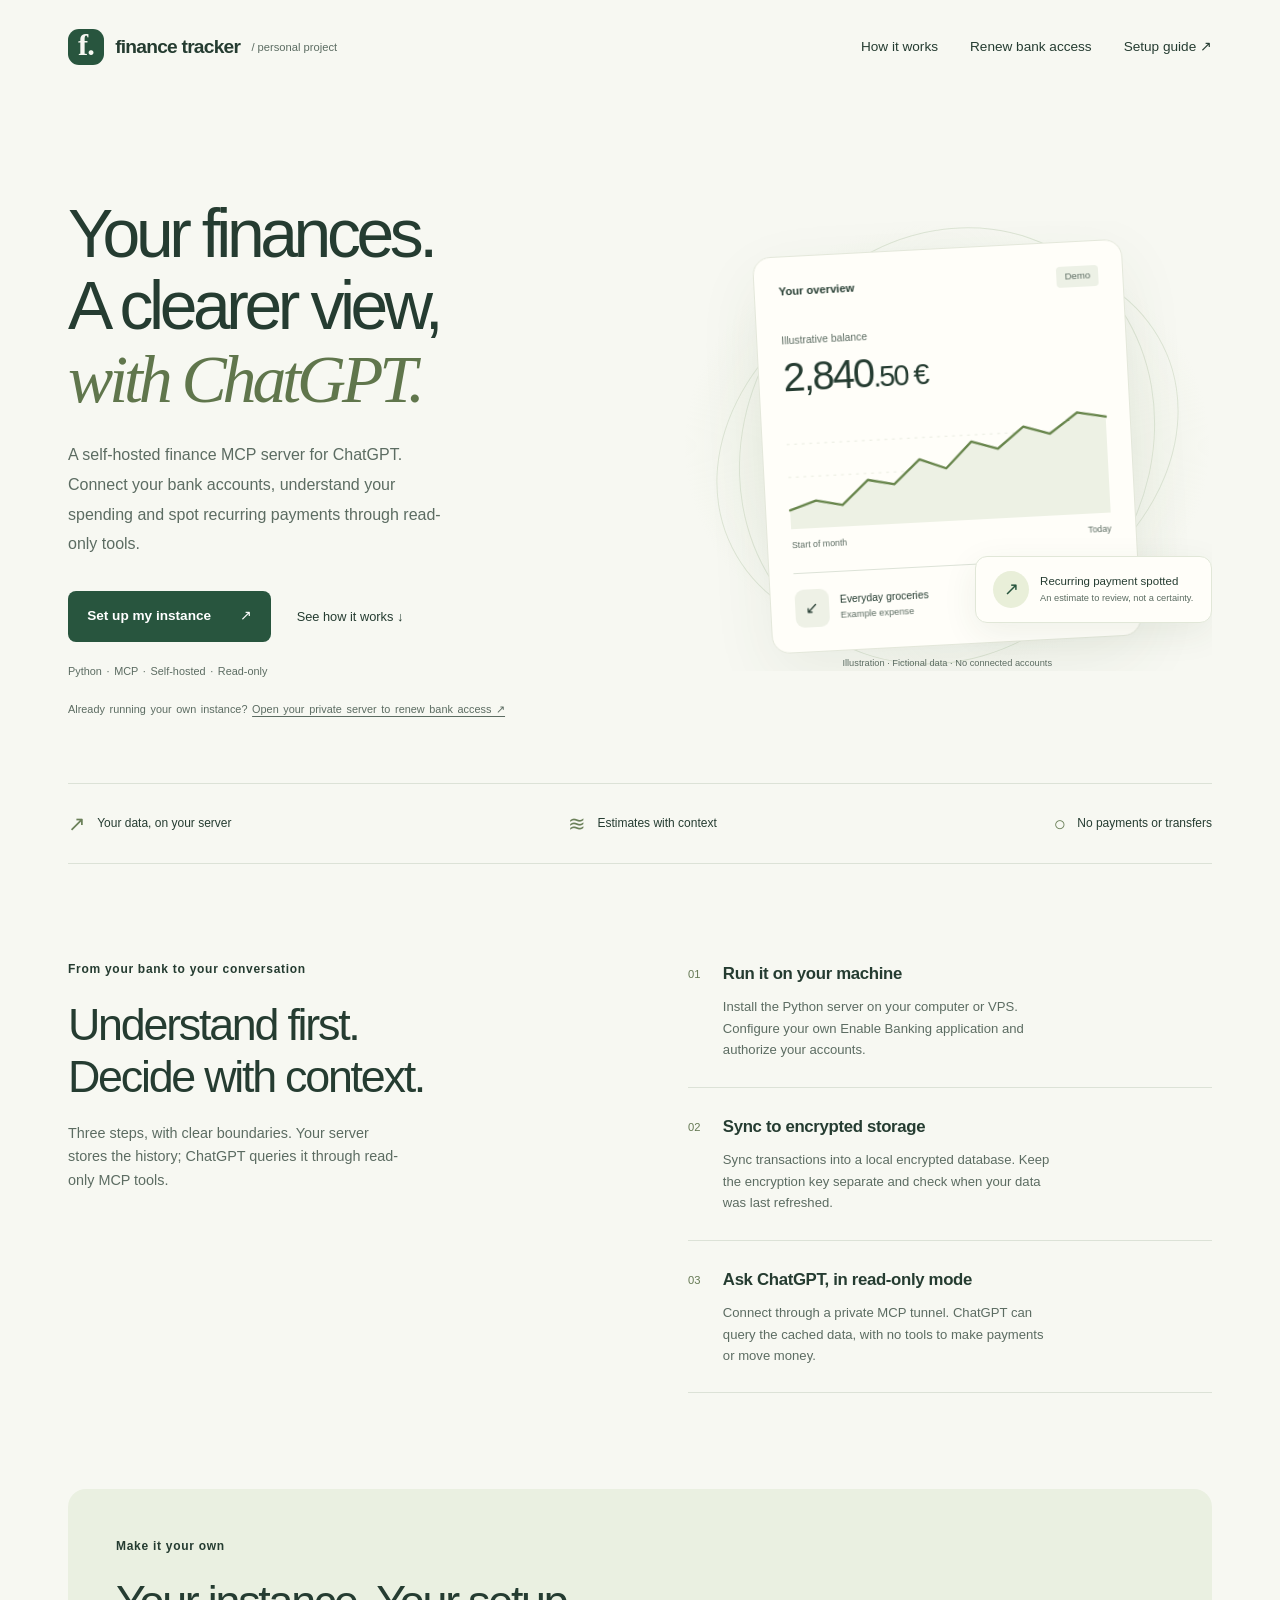
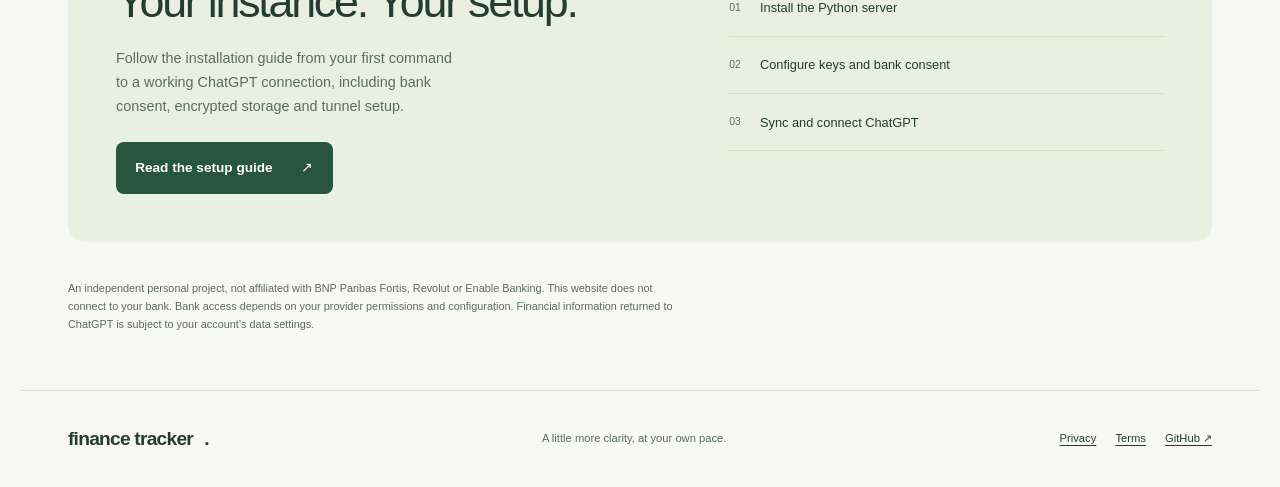
==== commit 06bee5a8: "Add private bank reauthorization and consent reminders" ====
--- a/public/index.html
+++ b/public/index.html
@@ -13,7 +13,7 @@
 <body><a class="skip" href="#main">Skip to content</a>
 <header><nav aria-label="Main navigation">
   <a class="brand" href="index.html"><span class="brand-mark" aria-hidden="true">f.</span>finance tracker<span class="project-label"> / personal project</span></a>
-  <div class="nav-links"><a href="index.html#how-it-works">How it works</a><a href="installation.html">Setup guide <span aria-hidden="true">↗</span></a></div>
+  <div class="nav-links"><a href="index.html#how-it-works">How it works</a><a href="connection.html">Renew bank access</a><a href="installation.html">Setup guide <span aria-hidden="true">↗</span></a></div>
 </nav></header><main id="main">
   <section class="hero" aria-labelledby="hero-title">
     <div class="hero-copy">
@@ -21,6 +21,7 @@
       <p class="intro">A self-hosted finance MCP server for ChatGPT. Connect your bank accounts, understand your spending and spot recurring payments through read-only tools.</p>
       <div class="actions"><a class="button" href="installation.html">Set up my instance <span aria-hidden="true">↗</span></a><a class="text-link" href="#how-it-works">See how it works <span aria-hidden="true">↓</span></a></div>
       <p class="hero-note">Python · MCP · Self-hosted · Read-only</p>
+      <p class="hero-note">Already running your own instance? <a href="connection.html">Open your private server to renew bank access ↗</a></p>
     </div>
     <figure class="visual" aria-label="Illustrated financial summary with fictional data">
       <div class="visual-grid" aria-hidden="true"></div><span class="orbit orbit-one" aria-hidden="true"></span><span class="orbit orbit-two" aria-hidden="true"></span>
--- a/public/style.css
+++ b/public/style.css
@@ -29,7 +29,7 @@
 a,button {
   touch-action:manipulation
 }
-a:focus-visible,button:focus-visible,textarea:focus-visible {
+a:focus-visible,button:focus-visible,textarea:focus-visible,input:focus-visible {
   outline:3px solid var(--green);
   outline-offset:5px
 }
@@ -677,3 +677,16 @@
   .guide-section h2 { font-size: 1.3rem; }
   .guide-heading { padding-bottom: 2rem; }
 }
+
+/* Private-server navigation uses the same local document and button styles. */
+.connection-panel { background:#eaf0e1; border:1px solid var(--line); border-radius:14px; padding:1.5rem; margin-block:2rem; }
+.connection-panel input { display:block; width:100%; background:#fffef9; color:var(--ink); border:1px solid #a6b59a; border-radius:8px; padding:.9rem; font:inherit; font-size:.9rem; }
+.connection-panel .actions { margin-block:1.2rem 0; gap:.8rem; }
+.connection-panel #status { font-size:.85rem; overflow-wrap:anywhere; margin-block:1rem 0; }
+button:disabled { opacity:.55; cursor:not-allowed; transform:none; }
+.connection-panel label { font-weight:600; }
+.connection-panel #server-help { font-size:.8rem; }
+.connection-panel .secondary-button { background:transparent; color:var(--green); border:1px solid var(--green); }
+@media(max-width:650px) {
+  header>nav,.nav-links { flex-wrap:wrap; }
+}
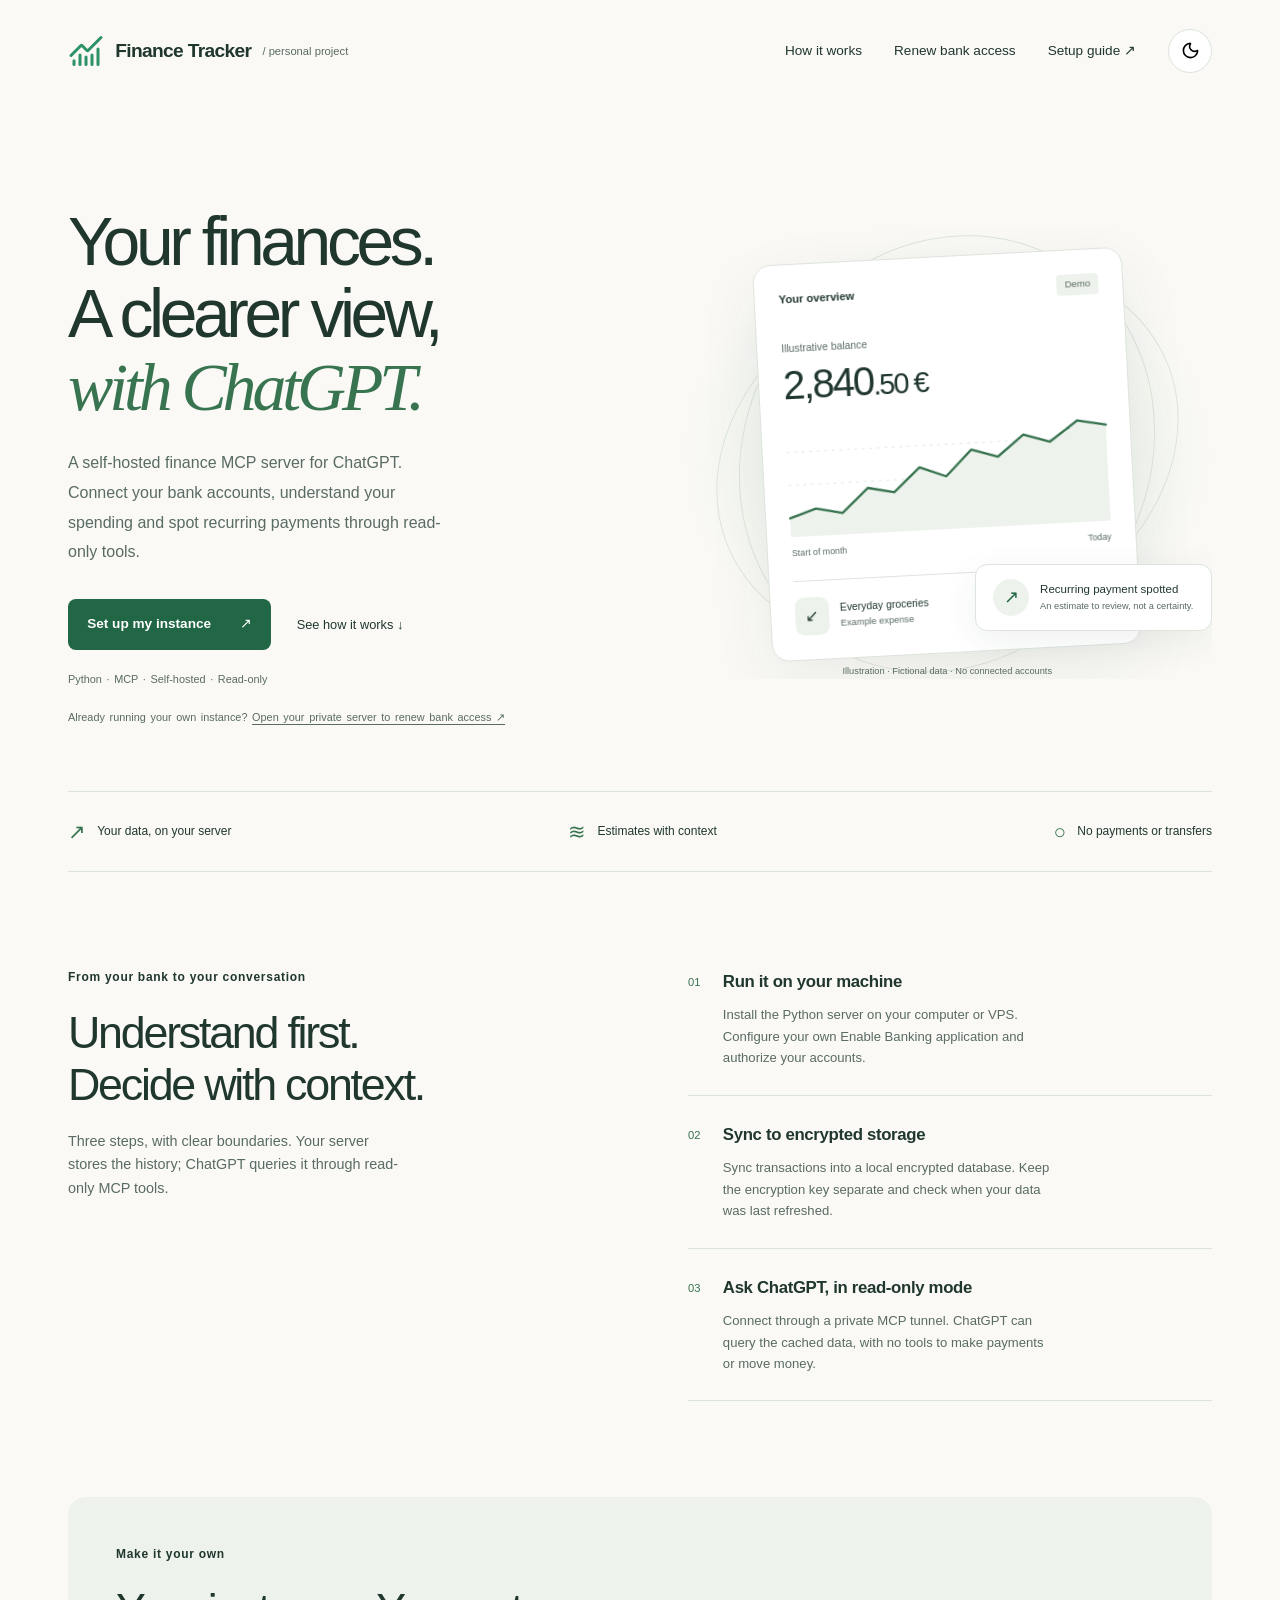
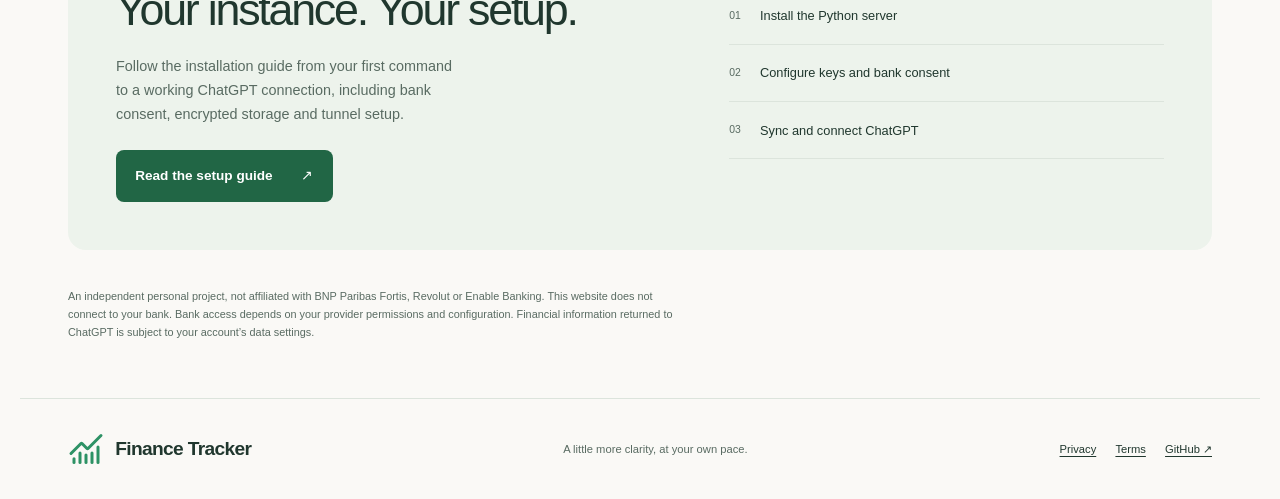
==== commit 2f6eb4f5: "Add green light and dark themes with persistent appearance switch" ====
--- a/public/index.html
+++ b/public/index.html
@@ -6,14 +6,15 @@
   <meta name="referrer" content="no-referrer">
   <meta http-equiv="Content-Security-Policy" content="default-src 'none'; style-src 'self'; script-src 'self'; base-uri 'none'; form-action 'none'; connect-src 'none'; img-src 'self'">
   <meta name="description" content="A self-hosted finance MCP server for ChatGPT. Explore bank accounts, spending and recurring payments with read-only tools and encrypted local storage.">
+  <script src="theme.js"></script>
   <link rel="stylesheet" href="style.css">
   <link rel="icon" href="favicon.svg" type="image/svg+xml">
   <title>Finance Tracker — A finance MCP server for ChatGPT</title>
 </head>
 <body><a class="skip" href="#main">Skip to content</a>
 <header><nav aria-label="Main navigation">
-  <a class="brand" href="index.html"><span class="brand-mark" aria-hidden="true">f.</span>finance tracker<span class="project-label"> / personal project</span></a>
-  <div class="nav-links"><a href="index.html#how-it-works">How it works</a><a href="connection.html">Renew bank access</a><a href="installation.html">Setup guide <span aria-hidden="true">↗</span></a></div>
+  <a class="brand" href="index.html"><img class="brand-mark" src="favicon.svg" alt="" width="36" height="36">Finance Tracker<span class="project-label"> / personal project</span></a>
+  <div class="nav-links"><a href="index.html#how-it-works">How it works</a><a href="connection.html">Renew bank access</a><a href="installation.html">Setup guide <span aria-hidden="true">↗</span></a><button class="theme-toggle" id="theme-toggle" type="button" aria-label="Switch to dark theme" aria-pressed="false" title="Switch to dark theme"><img class="moon-icon" src="moon.svg" alt="" width="19" height="19"><img class="sun-icon" src="sun.svg" alt="" width="19" height="19"></button></div>
 </nav></header><main id="main">
   <section class="hero" aria-labelledby="hero-title">
     <div class="hero-copy">
@@ -38,5 +39,5 @@
   </section>
   <section class="setup" aria-labelledby="setup-title"><div><p class="eyebrow">Make it your own</p><h2 id="setup-title">Your instance. Your setup.</h2><p>Follow the installation guide from your first command to a working ChatGPT connection, including bank consent, encrypted storage and tunnel setup.</p><a class="button" href="installation.html">Read the setup guide <span aria-hidden="true">↗</span></a></div><ol class="setup-steps"><li><span>01</span> Install the Python server</li><li><span>02</span> Configure keys and bank consent</li><li><span>03</span> Sync and connect ChatGPT</li></ol></section>
   <aside class="disclaimer"><p>An independent personal project, not affiliated with BNP Paribas Fortis, Revolut or Enable Banking. This website does not connect to your bank. Bank access depends on your provider permissions and configuration. Financial information returned to ChatGPT is subject to your account’s data settings.</p></aside>
-</main><footer><a class="brand" href="index.html">finance tracker<span aria-hidden="true">.</span></a><p>A little more clarity, at your own pace.</p><div><a href="privacy.html">Privacy</a><a href="terms.html">Terms</a><a href="https://github.com/edouaz/finance-bot">GitHub ↗</a></div></footer></body>
+</main><footer><a class="brand" href="index.html"><img class="brand-mark" src="favicon.svg" alt="" width="36" height="36">Finance Tracker</a><p>A little more clarity, at your own pace.</p><div><a href="privacy.html">Privacy</a><a href="terms.html">Terms</a><a href="https://github.com/edouaz/finance-bot">GitHub ↗</a></div></footer></body>
 </html>
--- a/public/style.css
+++ b/public/style.css
@@ -1,10 +1,18 @@
 :root {
   color-scheme:light;
-  --paper:#f7f8f2;
-  --ink:#253c31;
-  --muted:#5c6c62;
-  --green:#28553e;
-  --line:#dce2d7;
+  --paper:#faf9f6;
+  --ink:#20372e;
+  --muted:#596b62;
+  --green:#216645;
+  --line:#dce4dc;
+  --surface:#ffffff;
+  --soft:#edf3ec;
+  --accent:#387450;
+  --hover:#184f35;
+  --on-accent:#ffffff;
+  --field-border:#96ad9c;
+  --glow:#dfecdf;
+  --shadow:#183d2512;
   font-family:"Avenir Next",Avenir,"Segoe UI",sans-serif;
   background:var(--paper);
   color:var(--ink);
@@ -52,22 +60,15 @@
 .brand {
   gap:.7rem;
   font-weight:650;
-  letter-spacing:-.04em;
+  letter-spacing:-.035em;
   text-decoration:none;
   font-size:1.2rem
 }
 .brand-mark {
-  display:grid;
-  place-items:center;
-  background:var(--green);
-  color:var(--paper);
+  display:block;
   width:36px;
   height:36px;
-  border-radius:11px;
-  font-family:Georgia,serif;
-  font-size:1.9rem;
-  line-height:1;
-  padding-bottom:.25rem
+  flex-shrink:0
 }
 .project-label {
   font-size:.7rem;
@@ -125,7 +126,7 @@
 h1 em {
   font-family:Georgia,"Times New Roman",serif;
   font-weight:400;
-  color:#60764c;
+  color:var(--accent);
   letter-spacing:-.06em
 }
 .intro {
@@ -146,7 +147,7 @@
   gap:1.8rem;
   padding:.9rem 1.2rem;
   background:var(--green);
-  color:#fff;
+  color:var(--on-accent);
   border-radius:8px;
   text-decoration:none;
   font-size:.85rem;
@@ -154,7 +155,7 @@
   transition:transform .2s,background .2s
 }
 .button:hover,button:hover {
-  background:#376b50;
+  background:var(--hover);
   transform:translateY(-2px)
 }
 .button:active,button:active {
@@ -183,12 +184,12 @@
   position:absolute;
   inset:0;
   border-radius:50%;
-  background:radial-gradient(ellipse,#e3ead9,transparent 70%);
+  background:radial-gradient(ellipse,var(--glow),transparent 70%);
   z-index:-2
 }
 .orbit {
   position:absolute;
-  border:1px solid #dce4d4;
+  border:1px solid var(--line);
   border-radius:50%;
   z-index:-1;
   width:90%;
@@ -201,9 +202,9 @@
   transform:rotate(32deg)
 }
 .summary {
-  background:#fffef9;
-  border:1px solid #e3e7da;
-  box-shadow:0 22px 65px #36502a12;
+  background:var(--surface);
+  border:1px solid var(--line);
+  box-shadow:0 22px 65px var(--shadow);
   border-radius:18px;
   width:85%;
   max-width:370px;
@@ -222,7 +223,7 @@
 .demo {
   font-weight:400;
   font-size:.6rem;
-  background:#edf1e6;
+  background:var(--soft);
   padding:.15rem .5rem;
   border-radius:4px;
   color:var(--muted)
@@ -248,16 +249,16 @@
   overflow:visible
 }
 .chart-guide {
-  stroke:#e9ecdf;
+  stroke:var(--line);
   stroke-width:1;
   fill:none;
   stroke-dasharray:3 5
 }
 .chart-fill {
-  fill:#edf1e4
+  fill:var(--soft)
 }
 .chart-line {
-  stroke:#67854b;
+  stroke:var(--accent);
   stroke-width:2.5;
   stroke-linecap:round;
   stroke-linejoin:round;
@@ -282,7 +283,7 @@
   font-size:.65rem
 }
 .transaction-icon {
-  background:#eef1e6;
+  background:var(--soft);
   padding:.35rem .65rem;
   border-radius:9px;
   font-size:1rem
@@ -304,16 +305,16 @@
   display:flex;
   align-items:center;
   gap:.7rem;
-  background:#fffef9;
-  box-shadow:0 10px 35px #36502a14;
-  border:1px solid #e1e7d8;
+  background:var(--surface);
+  box-shadow:0 10px 35px var(--shadow);
+  border:1px solid var(--line);
   border-radius:12px;
   padding:.9rem 1.1rem;
   font-size:.72rem;
   animation:arrive 1s .35s both
 }
 .note-icon {
-  background:#e9efd9;
+  background:var(--soft);
   color:var(--green);
   border-radius:50%;
   padding:.25rem .65rem;
@@ -341,7 +342,7 @@
 }
 .principles span {
   font-size:1.3rem;
-  color:#6b8059
+  color:var(--accent)
 }
 .features {
   display:grid;
@@ -372,7 +373,7 @@
 }
 .number {
   font-size:.7rem;
-  color:#657954;
+  color:var(--accent);
   padding-top:.3rem;
   font-variant-numeric:tabular-nums
 }
@@ -388,7 +389,7 @@
   max-width:46ch
 }
 .setup {
-  background:#eaf0e1;
+  background:var(--soft);
   border-radius:18px;
   padding:3rem;
   display:grid;
@@ -406,7 +407,7 @@
 }
 .setup-steps li {
   padding:1.1rem 0;
-  border-bottom:1px solid #d4dec9;
+  border-bottom:1px solid var(--line);
   font-size:.8rem;
   display:flex;
   gap:1.2rem
@@ -471,9 +472,9 @@
 textarea {
   width:100%;
   min-height:140px;
-  background:#fffef9;
+  background:var(--surface);
   color:var(--ink);
-  border:1px solid #a6b59a;
+  border:1px solid var(--field-border);
   border-radius:8px;
   padding:1rem;
   font:inherit;
@@ -482,7 +483,7 @@
 }
 button {
   background:var(--green);
-  color:white;
+  color:var(--on-accent);
   border:0;
   border-radius:8px;
   padding:.8rem 1rem;
@@ -664,9 +665,9 @@
 .guide-section ol { padding-left: 1.3rem; }
 .guide-section dt { font-weight: 600; font-size: .9rem; margin-top: 1.1rem; overflow-wrap: anywhere; }
 .guide-section dd { margin: .4rem 0 0; }
-.guide-note { background: #eaf0e1; border-left: 3px solid #7f9562; padding: 1rem 1.2rem; font-size: .85rem; margin-block: 1.4rem; }
+.guide-note { background: var(--soft); border-left: 3px solid var(--accent); padding: 1rem 1.2rem; font-size: .85rem; margin-block: 1.4rem; }
 code { font-family: ui-monospace, SFMono-Regular, Consolas, monospace; font-size: .85em; overflow-wrap: anywhere; }
-pre { max-width: 100%; overflow-x: auto; background: #edf0e7; border: 1px solid var(--line); border-radius: 10px; padding: 1.2rem; line-height: 1.8; }
+pre { max-width: 100%; overflow-x: auto; background: var(--soft); border: 1px solid var(--line); border-radius: 10px; padding: 1.2rem; line-height: 1.8; }
 pre code { font-size: .75rem; overflow-wrap: normal; }
 .nav-links [aria-current="page"] { text-decoration: underline; }
 @media (max-width: 760px) {
@@ -679,8 +680,8 @@
 }
 
 /* Private-server navigation uses the same local document and button styles. */
-.connection-panel { background:#eaf0e1; border:1px solid var(--line); border-radius:14px; padding:1.5rem; margin-block:2rem; }
-.connection-panel input { display:block; width:100%; background:#fffef9; color:var(--ink); border:1px solid #a6b59a; border-radius:8px; padding:.9rem; font:inherit; font-size:.9rem; }
+.connection-panel { background:var(--soft); border:1px solid var(--line); border-radius:14px; padding:1.5rem; margin-block:2rem; }
+.connection-panel input { display:block; width:100%; background:var(--surface); color:var(--ink); border:1px solid var(--field-border); border-radius:8px; padding:.9rem; font:inherit; font-size:.9rem; }
 .connection-panel .actions { margin-block:1.2rem 0; gap:.8rem; }
 .connection-panel #status { font-size:.85rem; overflow-wrap:anywhere; margin-block:1rem 0; }
 button:disabled { opacity:.55; cursor:not-allowed; transform:none; }
@@ -690,3 +691,45 @@
 @media(max-width:650px) {
   header>nav,.nav-links { flex-wrap:wrap; }
 }
+
+:root[data-theme="dark"] {
+  color-scheme:dark;
+  --paper:#111b17;
+  --ink:#e6eee7;
+  --muted:#a7b8ab;
+  --green:#91d5a8;
+  --line:#32463a;
+  --surface:#1a2921;
+  --soft:#21362a;
+  --accent:#98cfa5;
+  --hover:#afe5bf;
+  --on-accent:#11271a;
+  --field-border:#66806c;
+  --glow:#294c35;
+  --shadow:#00000030;
+}
+.nav-links { flex-wrap:wrap; }
+.theme-toggle {
+  display:none;
+  align-items:center;
+  justify-content:center;
+  flex-shrink:0;
+  width:44px;
+  height:44px;
+  padding:0;
+  border:1px solid var(--line);
+  border-radius:50%;
+  background:var(--surface);
+  color:var(--ink);
+}
+:root[data-theme] .theme-toggle { display:inline-flex; }
+.theme-toggle:hover { background:var(--soft); transform:none; }
+.theme-toggle img { width:19px; height:19px; }
+.theme-toggle .sun-icon { display:none; }
+[data-theme="dark"] .theme-toggle .moon-icon { display:none; }
+[data-theme="dark"] .theme-toggle .sun-icon { display:block; }
+[data-theme="dark"] .theme-toggle img { filter:invert(1); }
+@media(max-width:650px) {
+  header>nav { gap:.8rem; }
+  .nav-links { gap:.8rem; }
+}
